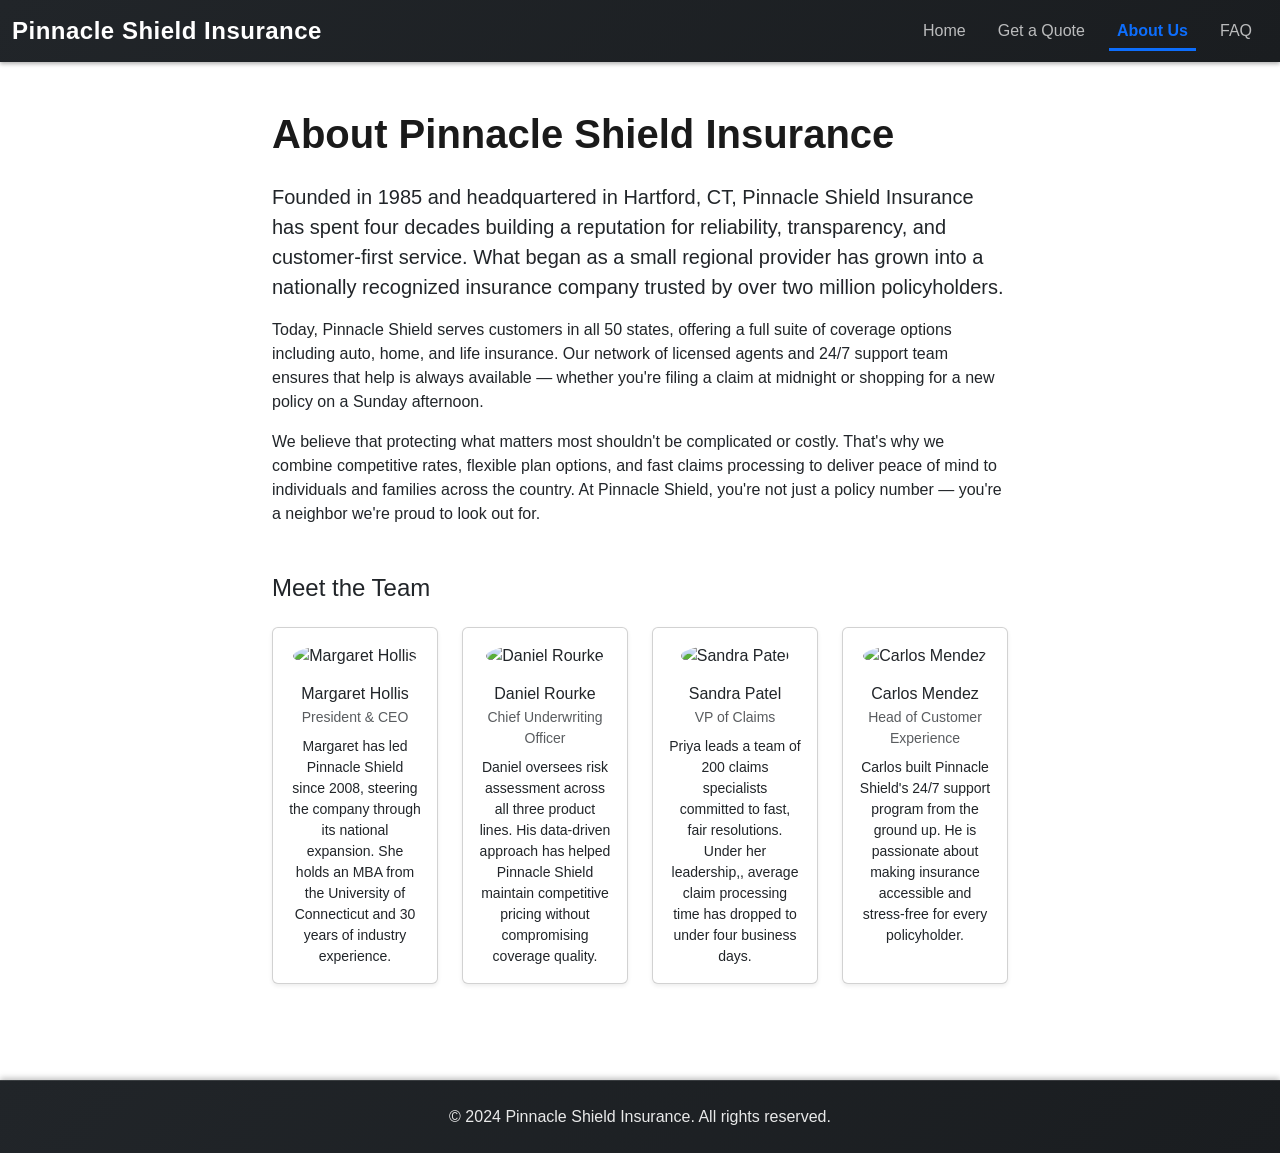
==== about.html @ eee0c52f "added about page with overview and team sections" ====
<!DOCTYPE html>
<html lang="en">
<head>
    <meta charset="UTF-8">
    <meta name="viewport" content="width=device-width, initial-scale=1.0">
    <title>About Us - Pinnacle Shield Insurance</title>
    <!-- Bootstrap 5 CSS -->
    <link href="https://cdn.jsdelivr.net/npm/bootstrap@5.3.0/dist/css/bootstrap.min.css" rel="stylesheet">
    <link rel="stylesheet" href="css/styles.css">
</head>
<body>
    <!-- Responsive Navigation Bar -->
    <nav class="navbar navbar-expand-lg navbar-dark bg-dark">
        <div class="container-fluid">
            <a class="navbar-brand fw-bold" href="index.html">
                <i class="bi bi-shield-check"></i> Pinnacle Shield Insurance
            </a>
            <button class="navbar-toggler" type="button" data-bs-toggle="collapse" data-bs-target="#navbarNav" aria-controls="navbarNav" aria-expanded="false" aria-label="Toggle navigation">
                <span class="navbar-toggler-icon"></span>
            </button>
            <div class="collapse navbar-collapse" id="navbarNav">
                <ul class="navbar-nav ms-auto">
                    <li class="nav-item">
                        <a class="nav-link" href="index.html">Home</a>
                    </li>
                    <li class="nav-item">
                        <a class="nav-link" href="quote.html">Get a Quote</a>
                    </li>
                    <li class="nav-item">
                        <a class="nav-link active" aria-current="page" href="about.html">About Us</a>
                    </li>
                    <li class="nav-item">
                        <a class="nav-link" href="faq.html">FAQ</a>
                    </li>
                </ul>
            </div>
        </div>
    </nav>

    <!-- Page Content -->
    <main class="flex-grow-1">
        <section class="container py-5">
            <div class="row">
                <div class="col-lg-8 mx-auto">
                    <h1 class="mb-4">About Pinnacle Shield Insurance</h1>

                    <p class="lead">Founded in 1985 and headquartered in Hartford, CT, Pinnacle Shield Insurance has spent four decades building a reputation for reliability, transparency, and customer-first service. What began as a small regional provider has grown into a nationally recognized insurance company trusted by over two million policyholders.</p>

                    <p>Today, Pinnacle Shield serves customers in all 50 states, offering a full suite of coverage options including auto, home, and life insurance. Our network of licensed agents and 24/7 support team ensures that help is always available — whether you're filing a claim at midnight or shopping for a new policy on a Sunday afternoon.</p>

                    <p>We believe that protecting what matters most shouldn't be complicated or costly. That's why we combine competitive rates, flexible plan options, and fast claims processing to deliver peace of mind to individuals and families across the country. At Pinnacle Shield, you're not just a policy number — you're a neighbor we're proud to look out for.</p>

                    <h2 class="h4 mt-5 mb-4">Meet the Team</h2>
                    <div class="row g-4">
                        <div class="col-sm-6 col-md-3">
                            <div class="card h-100 text-center shadow-sm">
                                <div class="card-body">
                                    <img src="https://placehold.co/150x150" alt="Margaret Hollis" class="rounded-circle mb-3" width="100" height="100">
                                    <h3 class="h6 mb-1">Margaret Hollis</h3>
                                    <p class="text-muted small mb-2">President &amp; CEO</p>
                                    <p class="small mb-0">Margaret has led Pinnacle Shield since 2008, steering the company through its national expansion. She holds an MBA from the University of Connecticut and 30 years of industry experience.</p>
                                </div>
                            </div>
                        </div>
                        <div class="col-sm-6 col-md-3">
                            <div class="card h-100 text-center shadow-sm">
                                <div class="card-body">
                                    <img src="https://placehold.co/150x150" alt="Daniel Rourke" class="rounded-circle mb-3" width="100" height="100">
                                    <h3 class="h6 mb-1">Daniel Rourke</h3>
                                    <p class="text-muted small mb-2">Chief Underwriting Officer</p>
                                    <p class="small mb-0">Daniel oversees risk assessment across all three product lines. His data-driven approach has helped Pinnacle Shield maintain competitive pricing without compromising coverage quality.</p>
                                </div>
                            </div>
                        </div>
                        <div class="col-sm-6 col-md-3">
                            <div class="card h-100 text-center shadow-sm">
                                <div class="card-body">
                                    <img src="https://placehold.co/150x150" alt="Sandra Patel" class="rounded-circle mb-3" width="100" height="100">
                                    <h3 class="h6 mb-1">Sandra Patel</h3>
                                    <p class="text-muted small mb-2">VP of Claims</p>
                                    <p class="small mb-0">Priya leads a team of 200 claims specialists committed to fast, fair resolutions. Under her leadership,, average claim processing time has dropped to under four business days.</p>
                                </div>
                            </div>
                        </div>
                        <div class="col-sm-6 col-md-3">
                            <div class="card h-100 text-center shadow-sm">
                                <div class="card-body">
                                    <img src="https://placehold.co/150x150" alt="Carlos Mendez" class="rounded-circle mb-3" width="100" height="100">
                                    <h3 class="h6 mb-1">Carlos Mendez</h3>
                                    <p class="text-muted small mb-2">Head of Customer Experience</p>
                                    <p class="small mb-0">Carlos built Pinnacle Shield's 24/7 support program from the ground up. He is passionate about making insurance accessible and stress-free for every policyholder.</p>
                                </div>
                            </div>
                        </div>
                    </div>
                </div>
            </div>
        </section>
    </main>

    <!-- Footer -->
    <footer class="bg-dark text-white text-center py-4 mt-5">
        <div class="container">
            <p>&copy; 2024 Pinnacle Shield Insurance. All rights reserved.</p>
        </div>
    </footer>

    <!-- Bootstrap 5 JS Bundle (includes Popper) -->
    <script src="https://cdn.jsdelivr.net/npm/bootstrap@5.3.0/dist/js/bootstrap.bundle.min.js"></script>
    <script src="js/main.js"></script>
</body>
</html>
---- css/styles.css ----
/* Custom Styles for Pinnacle Shield Insurance */

*, *::before, *::after {
    box-sizing: border-box;
    margin: 0;
    padding: 0;
}

html, body {
    height: 100%;
}

body {
    display: flex;
    flex-direction: column;
    font-family: 'Segoe UI', Tahoma, Geneva, Verdana, sans-serif;
}

main {
    flex: 1;
}

.hero-section {
    position: relative;
    overflow: hidden;
    min-height: 70vh;
    background: linear-gradient(135deg, #0b6e4f 0%, #198754 100%);
}

.hero-section::before {
    content: "";
    position: absolute;
    inset: 0;
    background: linear-gradient(120deg, rgba(0, 0, 0, 0.16) 0%, rgba(0, 0, 0, 0.04) 60%, rgba(255, 255, 255, 0.08) 100%);
    pointer-events: none;
}

.hero-section::after {
    content: "";
    position: absolute;
    inset: 0;
    background-image: radial-gradient(rgba(255, 255, 255, 0.16) 1px, transparent 1px);
    background-size: 18px 18px;
    opacity: 0.18;
    pointer-events: none;
}

.hero-section .container {
    position: relative;
    z-index: 1;
}

.hero-section .lead {
    max-width: 44rem;
}

.hero-section h1,
.hero-section .lead,
.hero-section .btn {
    opacity: 0;
    transform: translateY(12px);
    animation: heroFadeUp 0.8s ease-out forwards;
}

.hero-section .lead {
    animation-delay: 0.15s;
}

.hero-section .btn {
    animation-delay: 0.3s;
}

@keyframes heroFadeUp {
    from {
        opacity: 0;
        transform: translateY(12px);
    }

    to {
        opacity: 1;
        transform: translateY(0);
    }
}

@media (prefers-reduced-motion: reduce) {
    .hero-section h1,
    .hero-section .lead,
    .hero-section .btn {
        animation: none;
        opacity: 1;
        transform: none;
    }
}

/* Navigation Bar Styles - navbar-expand-lg and navbar-dark bg-dark */
.navbar.navbar-dark.bg-dark {
    box-shadow: 0 2px 4px rgba(0, 0, 0, 0.3);
    background: linear-gradient(135deg, #212529 0%, #1a1d20 100%) !important;
}

.navbar-expand-lg .navbar-brand {
    font-size: 1.5rem;
    letter-spacing: 0.5px;
    transition: all 0.3s ease;
    font-weight: 700;
}

.navbar-dark .navbar-brand:hover {
    color: #0d6efd !important;
    transform: translateX(3px);
}

/* Navigation Links - Dark Navbar Styling */
.navbar-expand-lg .navbar-nav .nav-link {
    color: rgba(255, 255, 255, 0.7) !important;
    margin-left: 0.5rem;
    margin-right: 0.5rem;
    transition: all 0.3s ease;
    font-weight: 500;
    position: relative;
}

.navbar-expand-lg .navbar-nav .nav-link:hover {
    color: #0d6efd !important;
}

/* Active Navigation Link */
.navbar-expand-lg .navbar-nav .nav-link.active {
    color: #0d6efd !important;
    font-weight: 600;
    border-bottom: 3px solid #0d6efd;
    padding-bottom: calc(0.5rem - 3px) !important;
}

/* Navbar Toggler for Mobile - navbar-expand-lg */
.navbar-expand-lg .navbar-toggler {
    border-color: rgba(255, 255, 255, 0.1);
    padding: 0.25rem 0.75rem;
}

.navbar-expand-lg .navbar-toggler:focus {
    box-shadow: 0 0 0 0.25rem rgba(13, 110, 253, 0.25);
    border-color: #0d6efd;
}

/* Collapsed Navbar (Mobile) - below lg breakpoint */
@media (max-width: 991.98px) {
    .navbar-expand-lg .navbar-nav {
        padding-top: 0.5rem;
        padding-bottom: 0.5rem;
    }

    .navbar-expand-lg .navbar-nav .nav-link {
        margin-left: 0;
        margin-right: 0;
        padding: 0.75rem 0 !important;
        border-left: 3px solid transparent;
        padding-left: 0.75rem !important;
        transition: all 0.3s ease;
    }

    .navbar-expand-lg .navbar-nav .nav-link:hover {
        border-left-color: #0d6efd;
        padding-left: 1rem !important;
    }

    .navbar-expand-lg .navbar-nav .nav-link.active {
        border-bottom: none;
        border-left: 3px solid #0d6efd;
        padding-left: 1rem !important;
        color: #0d6efd !important;
    }
}

/* Content Sections */
main section {
    min-height: auto;
}

h1, h2 {
    color: #1a1a1a;
    font-weight: 600;
}

.hidden {
    display: none;
}

/* Forms */
.form-control, .form-select {
    border-radius: 0.375rem;
    border-color: #dee2e6;
    transition: border-color 0.3s ease, box-shadow 0.3s ease;
}

.form-control:focus, .form-select:focus {
    border-color: #0d6efd;
    box-shadow: 0 0 0 0.2rem rgba(13, 110, 253, 0.25);
}

/* Buttons */
.btn {
    border-radius: 0.375rem;
    font-weight: 500;
    transition: all 0.3s ease;
}

.btn-primary:hover {
    transform: translateY(-2px);
    box-shadow: 0 4px 12px rgba(13, 110, 253, 0.4);
}

/* Cards */
.card {
    transition: transform 0.3s ease, box-shadow 0.3s ease;
}

.card:hover {
    transform: translateY(-4px);
    box-shadow: 0 10px 24px rgba(33, 37, 41, 0.16);
}

.why-icon {
    color: #198754;
    font-size: 2rem;
    line-height: 1;
}

.why-icon-lightning {
    color: #ffc107;
}

.why-icon-phone {
    color: #0d6efd;
}

.insurance-icon {
    font-size: 2rem;
    line-height: 1;
}

.insurance-icon-auto {
    color: #0d6efd;
}

.insurance-icon-home {
    color: #198754;
}

.insurance-icon-life {
    color: #6f42c1;
}

/* Accordion */
.accordion-button {
    font-weight: 500;
    padding: 1rem 1.25rem;
}

.accordion-button:not(.collapsed) {
    background-color: #e7f1ff;
    color: #0d6efd;
}

.accordion-button:focus {
    border-color: #0d6efd;
    box-shadow: 0 0 0 0.25rem rgba(13, 110, 253, 0.25);
}

/* Footer */
footer {
    margin-top: auto;
    background: linear-gradient(135deg, #212529 0%, #1a1d20 100%) !important;
    border-top: 1px solid rgba(255, 255, 255, 0.12);
    box-shadow: 0 -2px 6px rgba(0, 0, 0, 0.25);
}

footer p {
    margin-bottom: 0;
    color: rgba(255, 255, 255, 0.9);
}

/* Responsive adjustments */
@media (max-width: 991.98px) {
    .navbar-nav .nav-link {
        margin-left: 0;
        padding: 0.5rem 0 !important;
        border-bottom: 2px solid transparent;
    }

    .navbar-nav .nav-link.active {
        border-bottom: 2px solid #0d6efd;
        padding-bottom: 0.5rem !important;
    }

    .navbar-nav .nav-link:hover,
    .navbar-nav .nav-link.active {
        color: #0d6efd !important;
    }
}

@media (max-width: 767.98px) {
    .hero-section {
        min-height: 62vh;
    }

    .hero-section .container {
        padding-top: 2rem !important;
        padding-bottom: 2rem !important;
    }

    .hero-section h1 {
        font-size: 2rem;
    }

    .hero-section .lead {
        font-size: 1rem;
    }

    main section {
        padding: 2.5rem 1rem !important;
    }

    .row.g-4 {
        --bs-gutter-x: 1rem;
        --bs-gutter-y: 1rem;
    }

    .card:hover {
        transform: translateY(-2px);
        box-shadow: 0 8px 18px rgba(33, 37, 41, 0.14);
    }
}

@media (max-width: 576px) {
    h1 {
        font-size: 1.75rem;
    }

    .hero-section {
        min-height: 60vh;
    }

    main section {
        padding: 2rem 1rem !important;
    }

    .btn-lg {
        font-size: 1rem;
        padding: 0.5rem 1.5rem;
    }
}
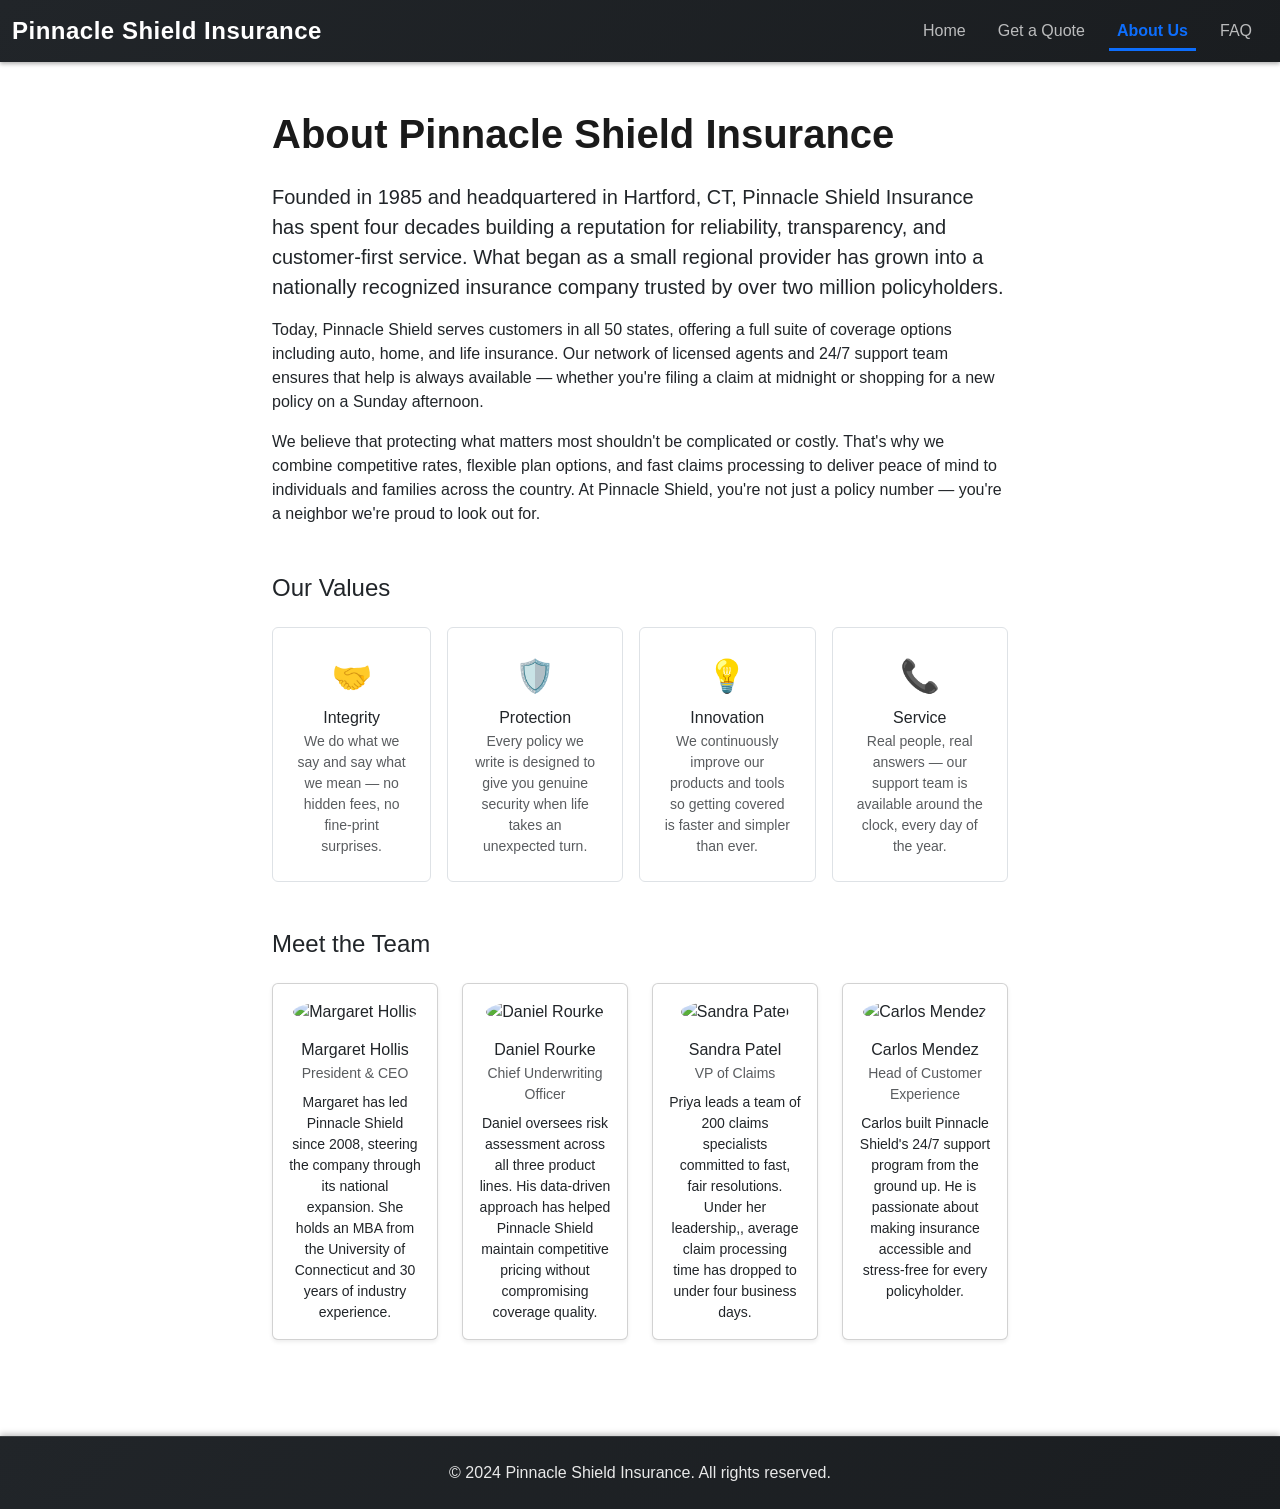
==== commit 866ce046: "added our values section" ====
--- a/about.html
+++ b/about.html
@@ -49,6 +49,30 @@
                     <p>Today, Pinnacle Shield serves customers in all 50 states, offering a full suite of coverage options including auto, home, and life insurance. Our network of licensed agents and 24/7 support team ensures that help is always available — whether you're filing a claim at midnight or shopping for a new policy on a Sunday afternoon.</p>
 
                     <p>We believe that protecting what matters most shouldn't be complicated or costly. That's why we combine competitive rates, flexible plan options, and fast claims processing to deliver peace of mind to individuals and families across the country. At Pinnacle Shield, you're not just a policy number — you're a neighbor we're proud to look out for.</p>
+
+                    <h2 class="h4 mt-5 mb-4">Our Values</h2>
+                    <div class="d-flex gap-3 mb-5">
+                        <div class="d-flex flex-column align-items-center text-center p-4 border rounded flex-fill">
+                            <span style="font-size:2rem">🤝</span>
+                            <h3 class="h6 mt-2 mb-1">Integrity</h3>
+                            <p class="small text-muted mb-0">We do what we say and say what we mean — no hidden fees, no fine-print surprises.</p>
+                        </div>
+                        <div class="d-flex flex-column align-items-center text-center p-4 border rounded flex-fill">
+                            <span style="font-size:2rem">🛡️</span>
+                            <h3 class="h6 mt-2 mb-1">Protection</h3>
+                            <p class="small text-muted mb-0">Every policy we write is designed to give you genuine security when life takes an unexpected turn.</p>
+                        </div>
+                        <div class="d-flex flex-column align-items-center text-center p-4 border rounded flex-fill">
+                            <span style="font-size:2rem">💡</span>
+                            <h3 class="h6 mt-2 mb-1">Innovation</h3>
+                            <p class="small text-muted mb-0">We continuously improve our products and tools so getting covered is faster and simpler than ever.</p>
+                        </div>
+                        <div class="d-flex flex-column align-items-center text-center p-4 border rounded flex-fill">
+                            <span style="font-size:2rem">📞</span>
+                            <h3 class="h6 mt-2 mb-1">Service</h3>
+                            <p class="small text-muted mb-0">Real people, real answers — our support team is available around the clock, every day of the year.</p>
+                        </div>
+                    </div>
 
                     <h2 class="h4 mt-5 mb-4">Meet the Team</h2>
                     <div class="row g-4">
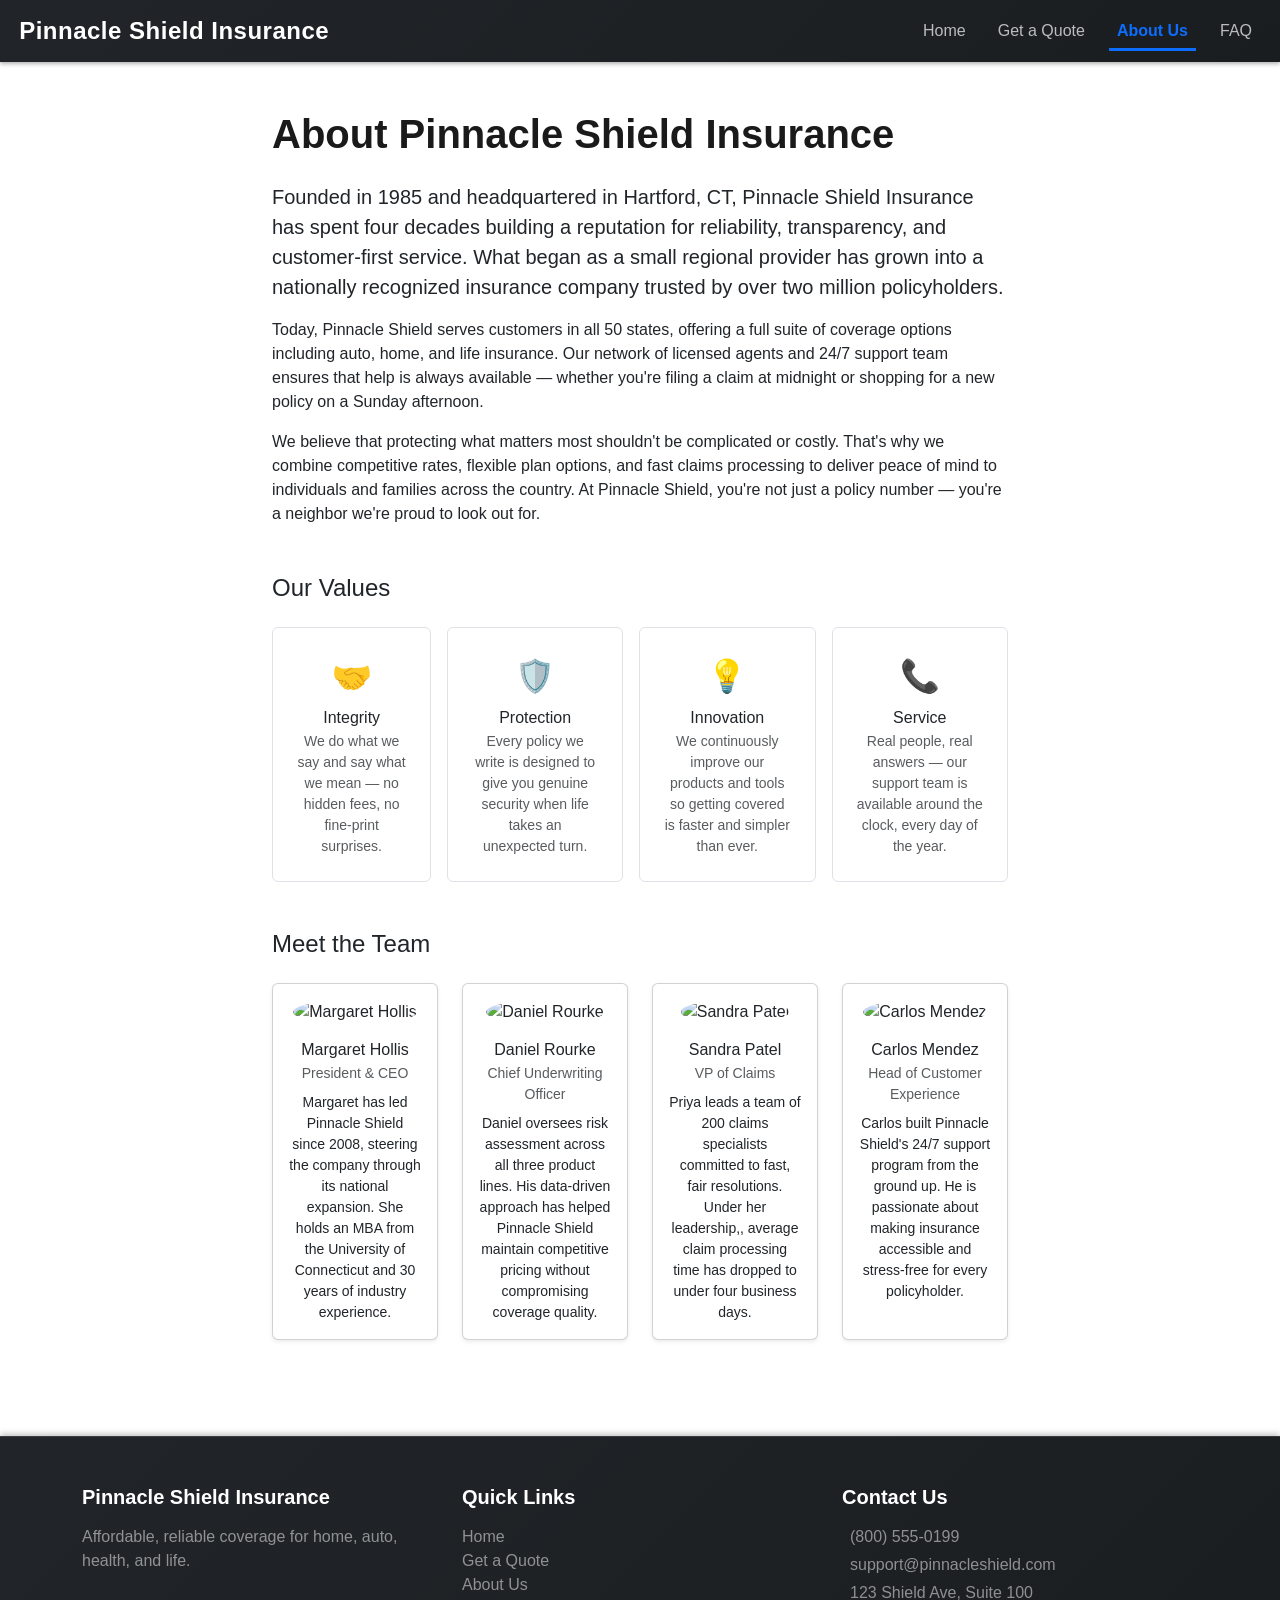
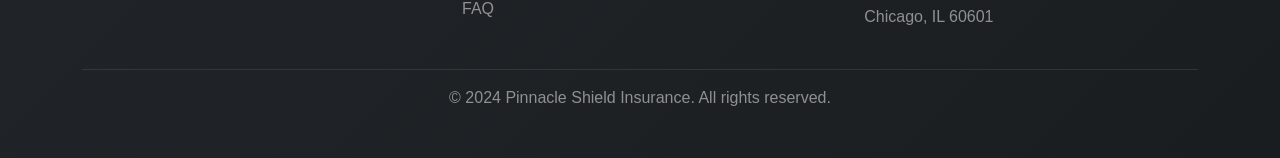
==== commit d281842c: "updated footer" ====
--- a/about.html
+++ b/about.html
@@ -123,9 +123,33 @@
     </main>
 
     <!-- Footer -->
-    <footer class="bg-dark text-white text-center py-4 mt-5">
+    <footer class="bg-dark text-white py-5 mt-5">
         <div class="container">
-            <p>&copy; 2024 Pinnacle Shield Insurance. All rights reserved.</p>
+            <div class="row g-4">
+                <div class="col-md-4">
+                    <h5 class="fw-bold mb-3"><i class="bi bi-shield-check"></i> Pinnacle Shield Insurance</h5>
+                    <p class="text-white-50">Affordable, reliable coverage for home, auto, health, and life.</p>
+                </div>
+                <div class="col-md-4">
+                    <h5 class="fw-bold mb-3">Quick Links</h5>
+                    <ul class="list-unstyled">
+                        <li><a href="index.html" class="text-white-50 text-decoration-none">Home</a></li>
+                        <li><a href="quote.html" class="text-white-50 text-decoration-none">Get a Quote</a></li>
+                        <li><a href="about.html" class="text-white-50 text-decoration-none">About Us</a></li>
+                        <li><a href="faq.html" class="text-white-50 text-decoration-none">FAQ</a></li>
+                    </ul>
+                </div>
+                <div class="col-md-4">
+                    <h5 class="fw-bold mb-3">Contact Us</h5>
+                    <ul class="list-unstyled text-white-50">
+                        <li class="mb-1"><i class="bi bi-telephone-fill me-2"></i>(800) 555-0199</li>
+                        <li class="mb-1"><i class="bi bi-envelope-fill me-2"></i>support@pinnacleshield.com</li>
+                        <li class="mb-1"><i class="bi bi-geo-alt-fill me-2"></i>123 Shield Ave, Suite 100<br>&nbsp;&nbsp;&nbsp;&nbsp;&nbsp;Chicago, IL 60601</li>
+                    </ul>
+                </div>
+            </div>
+            <hr class="border-secondary mt-4">
+            <p class="text-center text-white-50 mb-0">&copy; 2024 Pinnacle Shield Insurance. All rights reserved.</p>
         </div>
     </footer>
 
--- a/css/styles.css
+++ b/css/styles.css
@@ -92,6 +92,33 @@
     }
 }
 
+/* Shield heartbeat — plays once on page load */
+@keyframes shieldBeat {
+    0%   { transform: scale(1);    }
+    20%  { transform: scale(1.22); }
+    40%  { transform: scale(1.06); }
+    60%  { transform: scale(1.16); }
+    80%  { transform: scale(1.02); }
+    100% { transform: scale(1);    }
+}
+
+.navbar-brand i {
+    display: inline-block;
+    animation: shieldBeat 1s ease-out 0.5s 1 both;
+}
+
+/* Pop confirmation when an insurance-type card is selected */
+@keyframes cardPop {
+    0%   { transform: scale(1);    }
+    35%  { transform: scale(1.07); }
+    65%  { transform: scale(0.96); }
+    100% { transform: scale(1);    }
+}
+
+.btn-check:checked + label.btn {
+    animation: cardPop 0.28s ease-out;
+}
+
 /* Navigation Bar Styles - navbar-expand-lg and navbar-dark bg-dark */
 .navbar.navbar-dark.bg-dark {
     box-shadow: 0 2px 4px rgba(0, 0, 0, 0.3);
@@ -186,6 +213,94 @@
     display: none;
 }
 
+@keyframes fadeSlideIn {
+    from {
+        opacity: 0;
+        transform: translateY(16px);
+    }
+    to {
+        opacity: 1;
+        transform: translateY(0);
+    }
+}
+
+.animate-in {
+    animation: fadeSlideIn 0.4s ease-out forwards;
+}
+
+@media (prefers-reduced-motion: reduce) {
+    .animate-in {
+        animation: none;
+    }
+}
+
+@media print {
+    /* White background, black text throughout */
+    *, *::before, *::after {
+        background: white !important;
+        color: black !important;
+        box-shadow: none !important;
+        text-shadow: none !important;
+    }
+
+    /* Hide chrome and form in all print modes */
+    .navbar,
+    footer,
+    #quoteSteps,
+    #quoteFormCard,
+    #comparison-banner,
+    #savedQuotesSection,
+    #quoteResult .mt-3,
+    h1.mb-4 {
+        display: none !important;
+    }
+
+    /* Show the print header */
+    #print-header {
+        display: block !important;
+    }
+
+    /* Default: show single-quote result, hide comparison */
+    #quoteResult {
+        display: block !important;
+        margin-top: 0 !important;
+    }
+
+    #quoteComparison {
+        display: none !important;
+    }
+
+    /* Comparison print mode: flip visibility */
+    body.printing-comparison #quoteResult {
+        display: none !important;
+    }
+
+    body.printing-comparison #quoteComparison {
+        display: block !important;
+        margin-top: 0 !important;
+    }
+
+    body.printing-comparison #quoteComparison .mt-3 {
+        display: none !important;
+    }
+
+    /* Clean card borders for print */
+    .card {
+        border: 1px solid #ccc !important;
+        transform: none !important;
+    }
+
+    /* Ensure table renders cleanly */
+    .table-striped > tbody > tr:nth-of-type(odd) > * {
+        background-color: #f2f2f2 !important;
+    }
+
+    /* Avoid page breaks inside cards */
+    .card {
+        break-inside: avoid;
+    }
+}
+
 /* Forms */
 .form-control, .form-select {
     border-radius: 0.375rem;
@@ -202,7 +317,11 @@
 .btn {
     border-radius: 0.375rem;
     font-weight: 500;
-    transition: all 0.3s ease;
+    transition: transform 0.25s cubic-bezier(0.34, 1.56, 0.64, 1),
+                box-shadow 0.25s ease,
+                background-color 0.2s ease,
+                border-color 0.2s ease,
+                color 0.2s ease;
 }
 
 .btn-primary:hover {
@@ -210,14 +329,50 @@
     box-shadow: 0 4px 12px rgba(13, 110, 253, 0.4);
 }
 
+/* btn-check selector cards (insurance type, coverage level) */
+label.btn:hover {
+    transform: translateY(-3px);
+    box-shadow: 0 6px 16px rgba(0, 0, 0, 0.12);
+}
+
+label.btn:active {
+    transform: translateY(0);
+    box-shadow: none;
+}
+
 /* Cards */
 .card {
-    transition: transform 0.3s ease, box-shadow 0.3s ease;
+    transition: transform 0.3s cubic-bezier(0.25, 0.46, 0.45, 0.94),
+                box-shadow 0.3s cubic-bezier(0.25, 0.46, 0.45, 0.94),
+                border-color 0.3s ease;
 }
 
 .card:hover {
-    transform: translateY(-4px);
-    box-shadow: 0 10px 24px rgba(33, 37, 41, 0.16);
+    transform: translateY(-6px);
+    box-shadow: 0 16px 32px rgba(33, 37, 41, 0.14);
+    border-color: rgba(13, 110, 253, 0.2);
+}
+
+@media (prefers-reduced-motion: reduce) {
+    .btn,
+    label.btn,
+    .card {
+        transition: none;
+    }
+
+    label.btn:hover,
+    .card:hover {
+        transform: none;
+        box-shadow: none;
+    }
+
+    .navbar-brand i {
+        animation: none;
+    }
+
+    .btn-check:checked + label.btn {
+        animation: none;
+    }
 }
 
 .why-icon {
@@ -249,6 +404,83 @@
 
 .insurance-icon-life {
     color: #6f42c1;
+}
+
+/* Step Progress Indicator */
+.steps-wrapper {
+    display: flex;
+    align-items: flex-start;
+}
+
+.step-item {
+    display: flex;
+    flex-direction: column;
+    align-items: center;
+    flex: 0 0 auto;
+    min-width: 5rem;
+}
+
+.step-circle {
+    width: 2.25rem;
+    height: 2.25rem;
+    border-radius: 50%;
+    border: 2px solid #dee2e6;
+    display: flex;
+    align-items: center;
+    justify-content: center;
+    font-weight: 600;
+    font-size: 0.875rem;
+    color: #adb5bd;
+    background: #fff;
+    transition: background-color 0.3s ease, border-color 0.3s ease, color 0.3s ease;
+}
+
+.step-label {
+    font-size: 0.75rem;
+    color: #adb5bd;
+    margin-top: 0.375rem;
+    text-align: center;
+    transition: color 0.3s ease;
+}
+
+.step-connector {
+    flex: 1;
+    height: 2px;
+    background: #dee2e6;
+    margin-top: calc(1.125rem - 1px);
+    transition: background-color 0.4s ease;
+}
+
+.step-item.active .step-circle {
+    background: #0d6efd;
+    border-color: #0d6efd;
+    color: #fff;
+}
+
+.step-item.active .step-label {
+    color: #0d6efd;
+    font-weight: 600;
+}
+
+.step-item.completed .step-circle {
+    background: #198754;
+    border-color: #198754;
+    color: #fff;
+}
+
+.step-item.completed .step-label {
+    color: #198754;
+}
+
+.step-connector.completed {
+    background: #198754;
+}
+
+@media (prefers-reduced-motion: reduce) {
+    .step-circle,
+    .step-connector {
+        transition: none;
+    }
 }
 
 /* Accordion */
